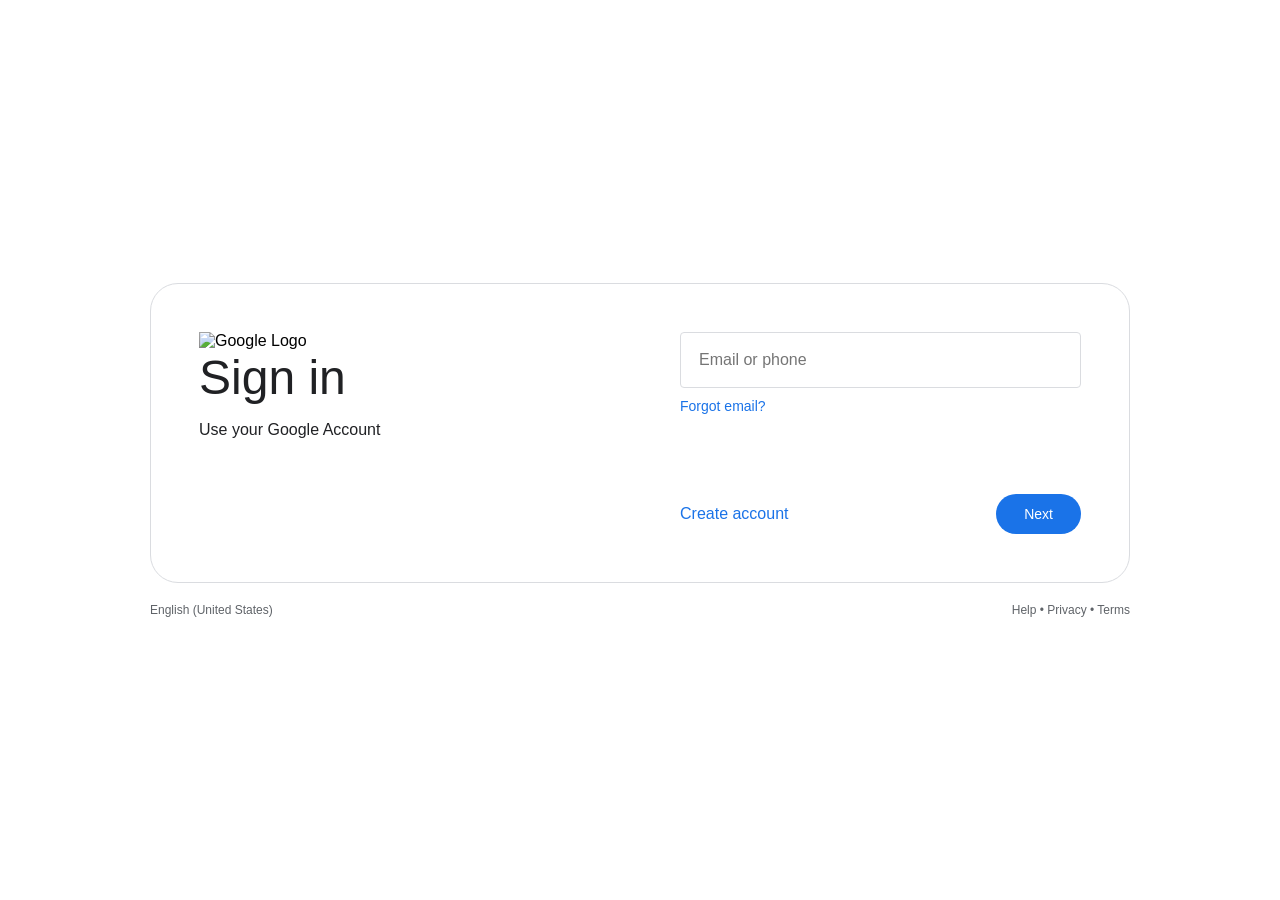
==== pages/google.sign.html @ 2e764296 "Add files via upload" ====
<!DOCTYPE html>
<html lang="en">
<head>
<meta charset="UTF-8">
<meta name="viewport" content="width=device-width, initial-scale=1.0">
<title>Google Sign-in</title>
<link rel="stylesheet" href="style.css">
</head>
<body>

<div class="container">

    <div class="card">

        <div class="left">
            <img src="/images/google-logo.png" alt="Google Logo" width="100">

            <h1>Sign in</h1>
            <p class="subtitle">Use your Google Account</p>
        </div>

        <div class="right">
            <input type="email" placeholder="Email or phone">

            <a href="#" class="link">Forgot email?</a>

            <p class="info">
            </p>

            <div class="buttons">
                <a href="#" class="create">Create account</a>
                <button>Next</button>
            </div>
        </div>

    </div>

    <div class="footer">
        <span>English (United States)</span>
        <span>Help • Privacy • Terms</span>
    </div>

</div>

</body>
</html>
---- pages/style.css ----
*{
    margin:0;
    padding:0;
    box-sizing:border-box;
    font-family: "Google Sans", Arial, sans-serif;
}

body{
    background:#fff;
    min-height:100vh;
    display:flex;
    justify-content:center;
    align-items:center;
    padding:20px;
}

.container{
    width:100%;
    max-width:980px;
}

.card{
    display:flex;
    justify-content:space-between;
    gap:80px;
    border:1px solid #dadce0;
    border-radius:28px;
    padding:48px;
}

.left{
    flex:1;
}

.logo{
    width:48px;
    margin-bottom:24px;
}

h1{
    font-size:48px;
    font-weight:400;
    color:#202124;
    margin-bottom:16px;
}

.subtitle{
    font-size:16px;
    color:#202124;
}

.right{
    flex:1;
    display:flex;
    flex-direction:column;
}

input{
    width:100%;
    padding:18px;
    border:1px solid #dadce0;
    border-radius:4px;
    font-size:16px;
    outline:none;
}

input:focus{
    border:2px solid #1a73e8;
}

.link{
    color:#1a73e8;
    text-decoration:none;
    font-size:14px;
    font-weight:500;
    margin-top:10px;
}

.info{
    margin-top:40px;
    color:#5f6368;
    font-size:14px;
    line-height:1.6;
}

.buttons{
    margin-top:40px;
    display:flex;
    justify-content:space-between;
    align-items:center;
}

.create{
    color:#1a73e8;
    text-decoration:none;
    font-weight:500;
}

button{
    background:#1a73e8;
    color:white;
    border:none;
    border-radius:50px;
    padding:12px 28px;
    font-size:14px;
    cursor:pointer;
}

button:hover{
    background:#1557b0;
}

.footer{
    margin-top:20px;
    display:flex;
    justify-content:space-between;
    color:#5f6368;
    font-size:12px;
}

/* Tablet */
@media screen and (max-width: 900px){
    .card{
        flex-direction:column;
        gap:40px;
    }

    h1{
        font-size:36px;
    }
}

/* Mobile */
@media screen and (max-width: 600px){
    .card{
        border:none;
        padding:20px;
    }

    h1{
        font-size:32px;
    }

    .buttons{
        flex-direction:column;
        gap:16px;
        align-items:stretch;
    }

    button{
        width:100%;
    }

    .footer{
        flex-direction:column;
        gap:10px;
    }
}
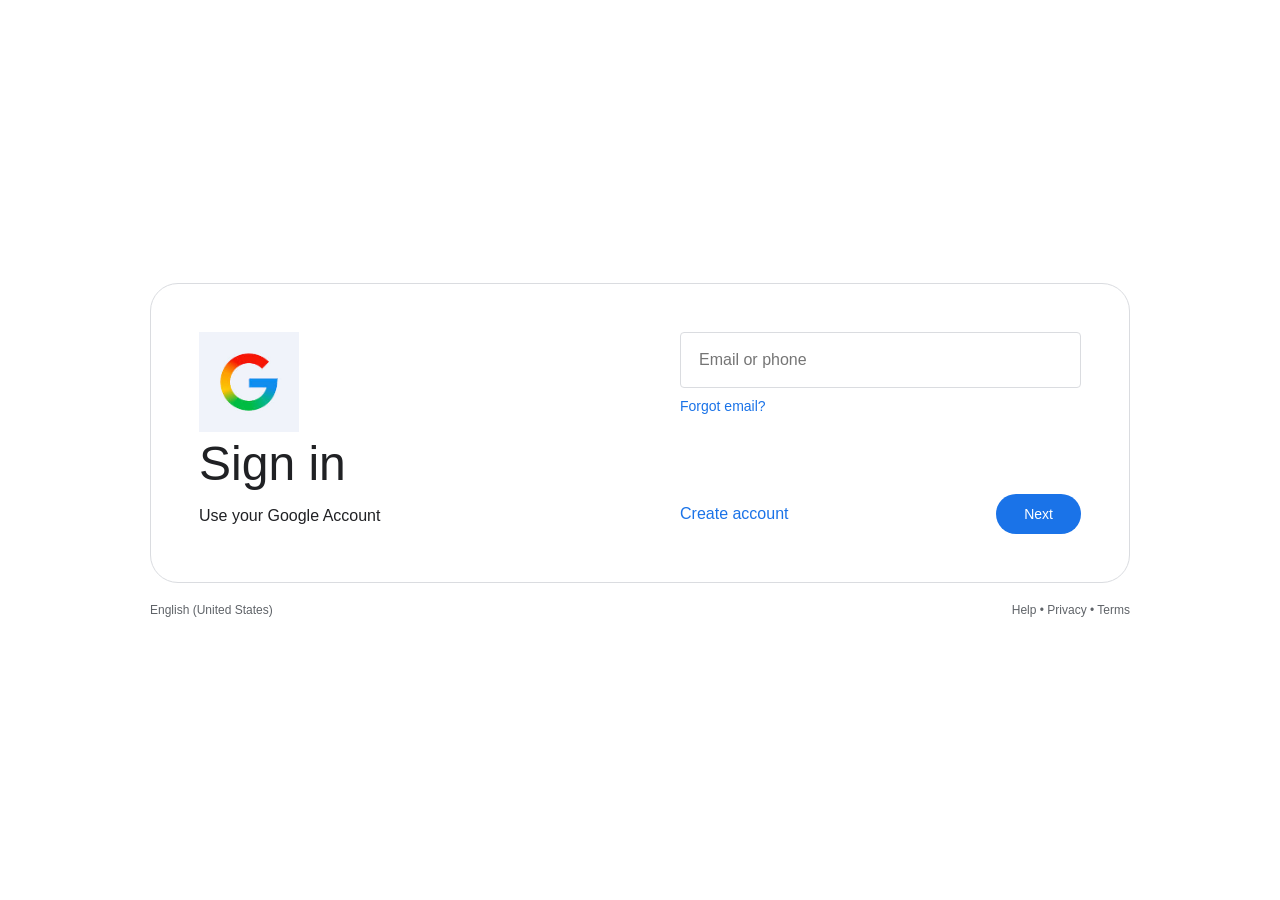
==== commit 60836ab4: "Replace Google logo with base64 encoded image" ====
--- a/pages/google.sign.html
+++ b/pages/google.sign.html
@@ -13,7 +13,7 @@
     <div class="card">
 
         <div class="left">
-            <img src="/images/google-logo.png" alt="Google Logo" width="100">
+            <img src="[data-uri]" alt="Google Logo" width="100">
 
             <h1>Sign in</h1>
             <p class="subtitle">Use your Google Account</p>
@@ -43,4 +43,4 @@
 </div>
 
 </body>
-</html>+</html>
